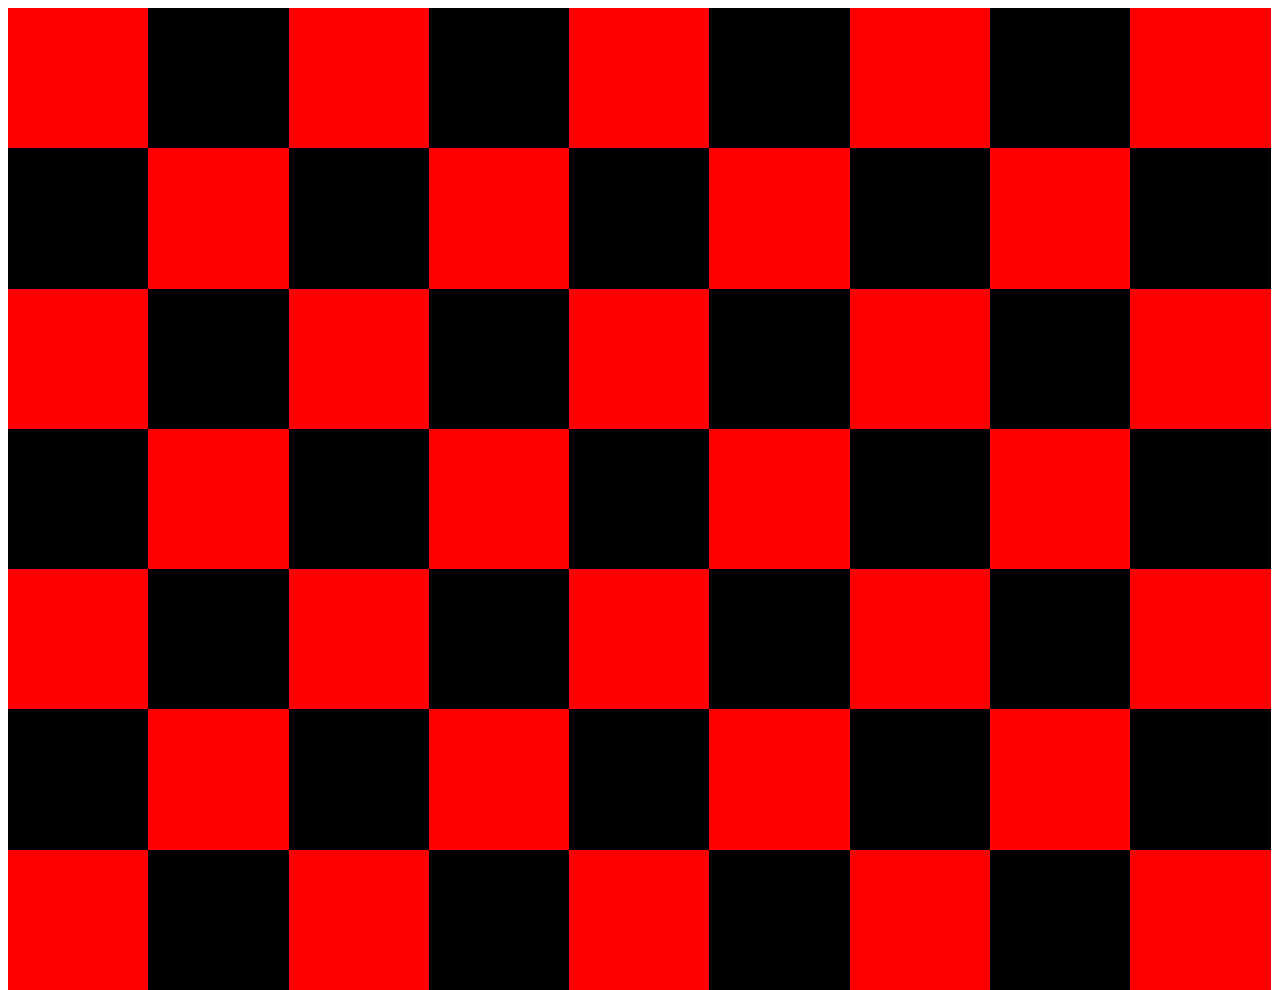
==== index.html @ 3665fd1b "Merge 5dab244d311d927cfeecf7f8f57e310d0cecd743 into a973f18af7add2dc58d5fa2ddb2bd7088b67bcb1" ====
<!DOCTYPE html>
<html>
<head>
	<title>Checkerboard</title>
</head>
<body id="body">
<!-- NO EDITING THIS HTML FILE!!! STAY AWAY!!!! -->
	<script type="text/javascript" src="script.js"></script>
</body>
</html>
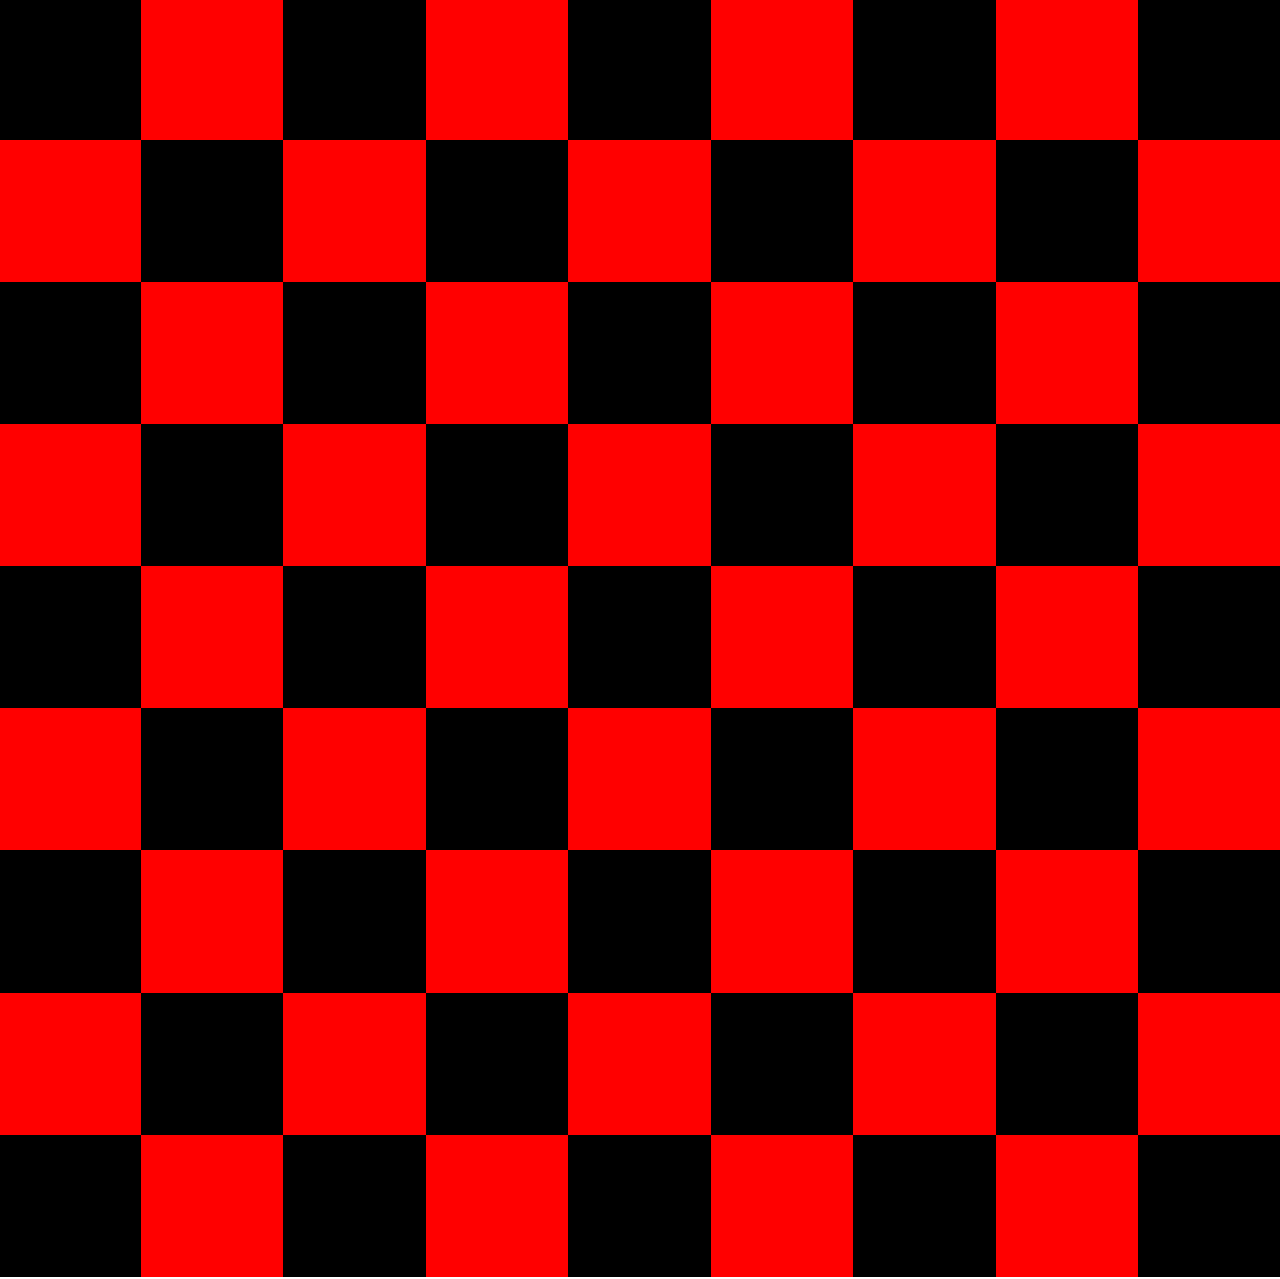
==== commit 28399170: "Merge 1e8b5b55de997b03db70ba7a4c8c2aef58b685d2 into a973f18af7add2dc58d5fa2ddb2bd7088b67bcb1" ====
--- a/index.html
+++ b/index.html
@@ -3,7 +3,7 @@
 <head>
 	<title>Checkerboard</title>
 </head>
-<body id="body">
+<body>
 <!-- NO EDITING THIS HTML FILE!!! STAY AWAY!!!! -->
 	<script type="text/javascript" src="script.js"></script>
 </body>
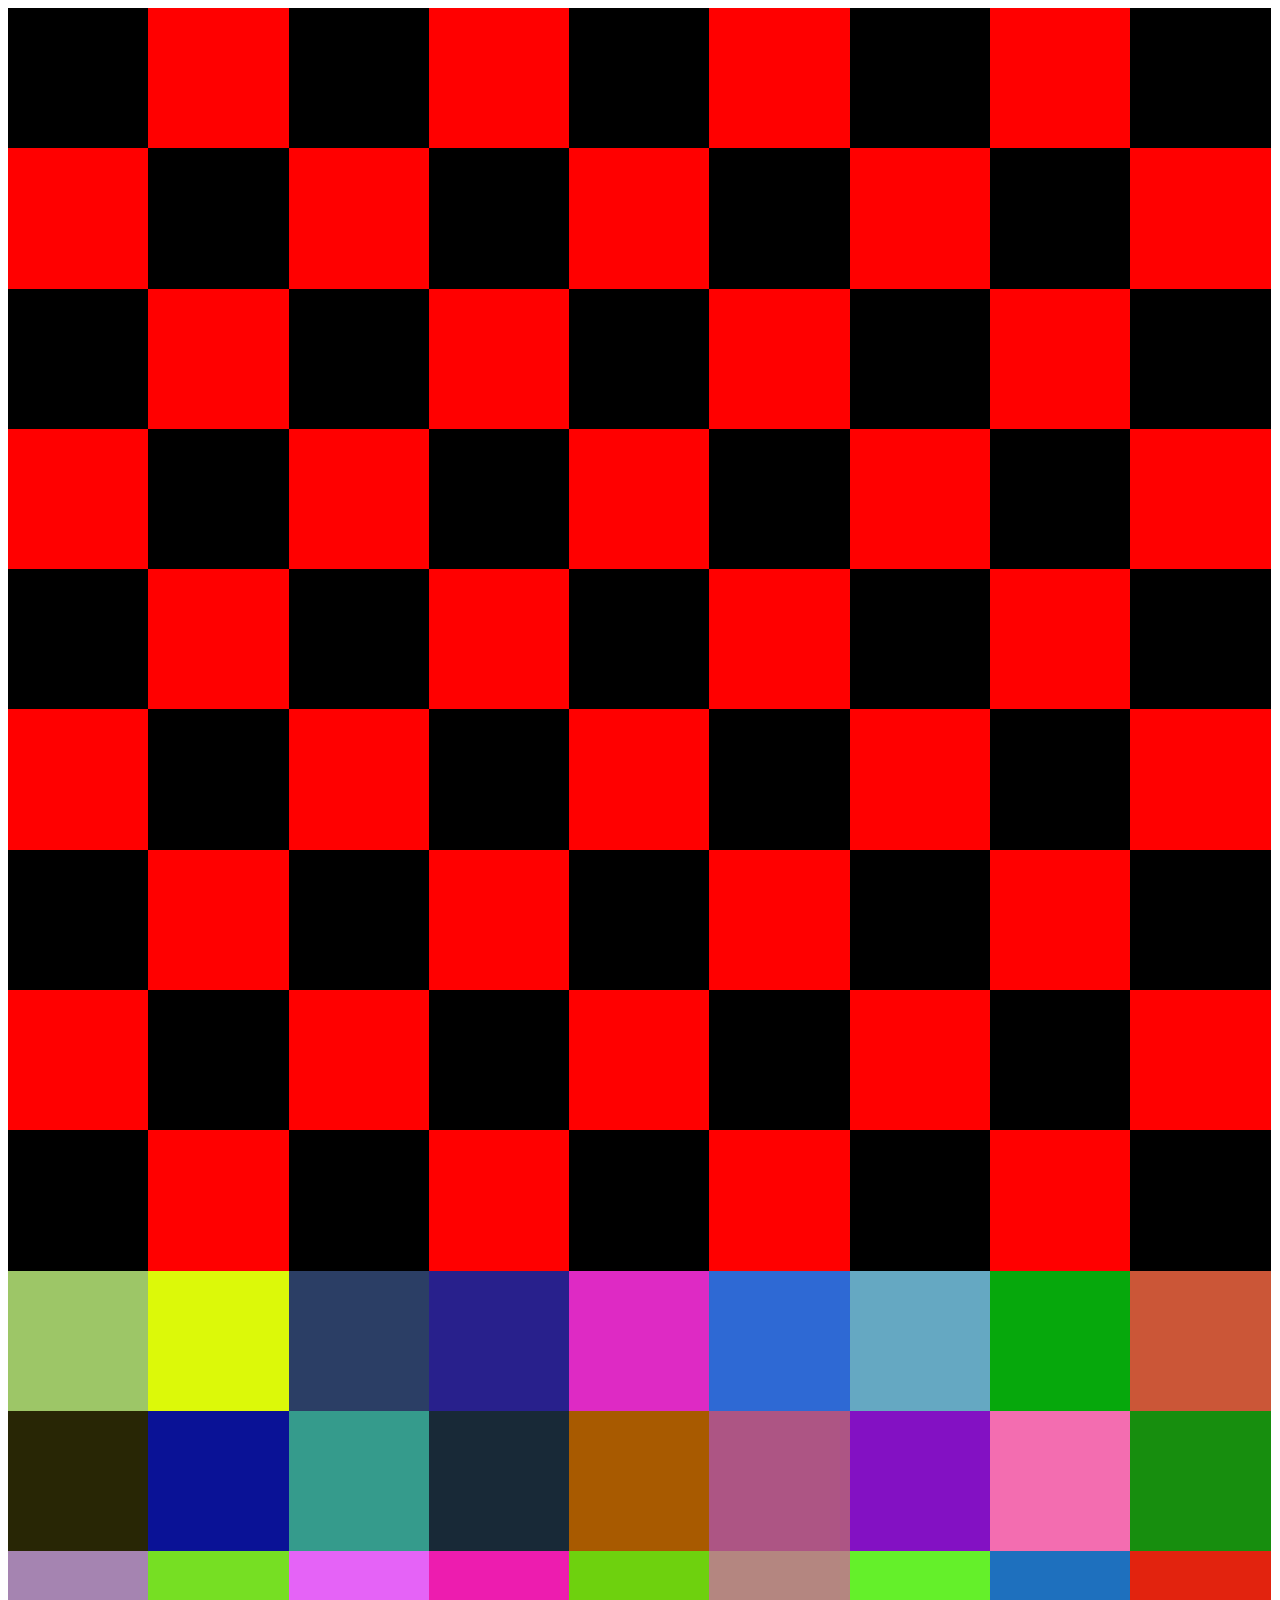
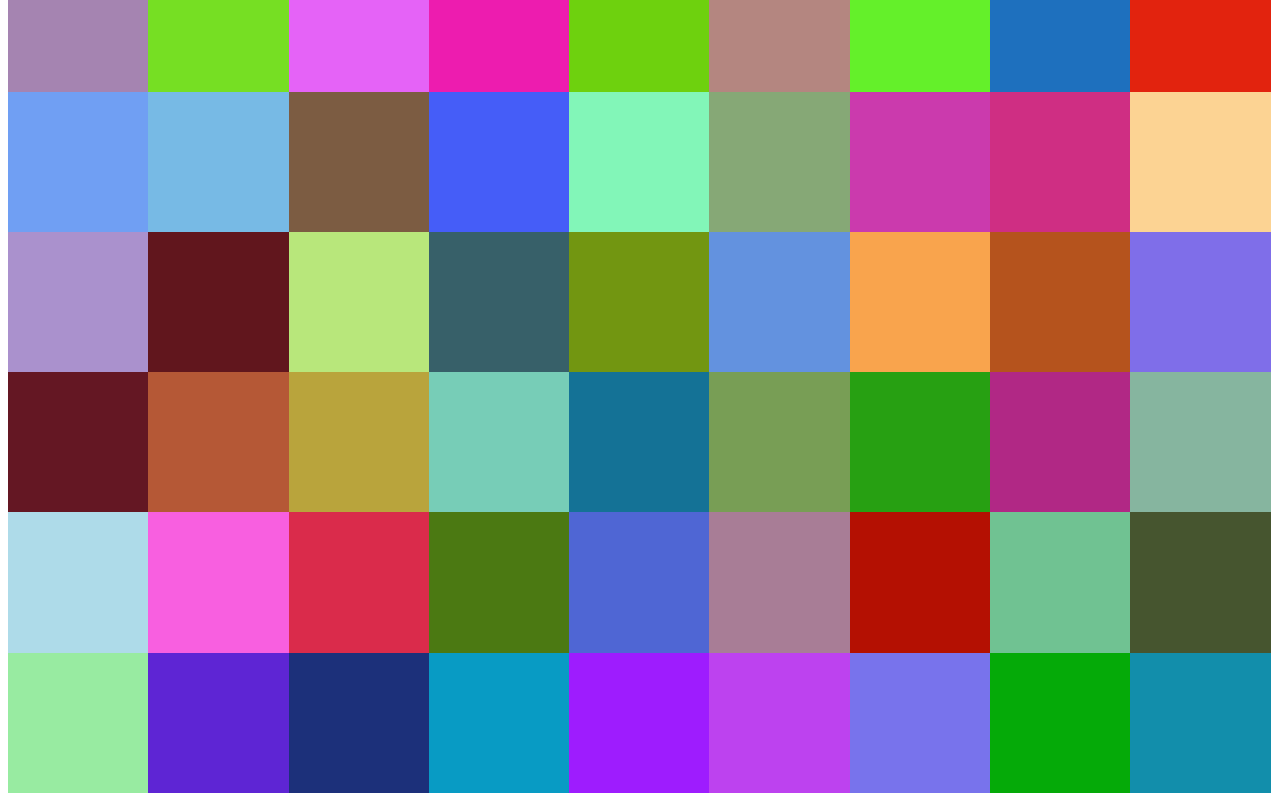
==== commit cea6fad0: "Merge d6657867d1fe7b9c14a1bc7ed564c260fd500416 into a973f18af7add2dc58d5fa2ddb2bd7088b67bcb1" ====
--- a/index.html
+++ b/index.html
@@ -6,5 +6,9 @@
 <body>
 <!-- NO EDITING THIS HTML FILE!!! STAY AWAY!!!! -->
 	<script type="text/javascript" src="script.js"></script>
+	<script type="text/javascript" src="randomcolors.js"></script>
+	<script type="text/javascript" src="flashing.js">
+
+	</script>
 </body>
 </html>
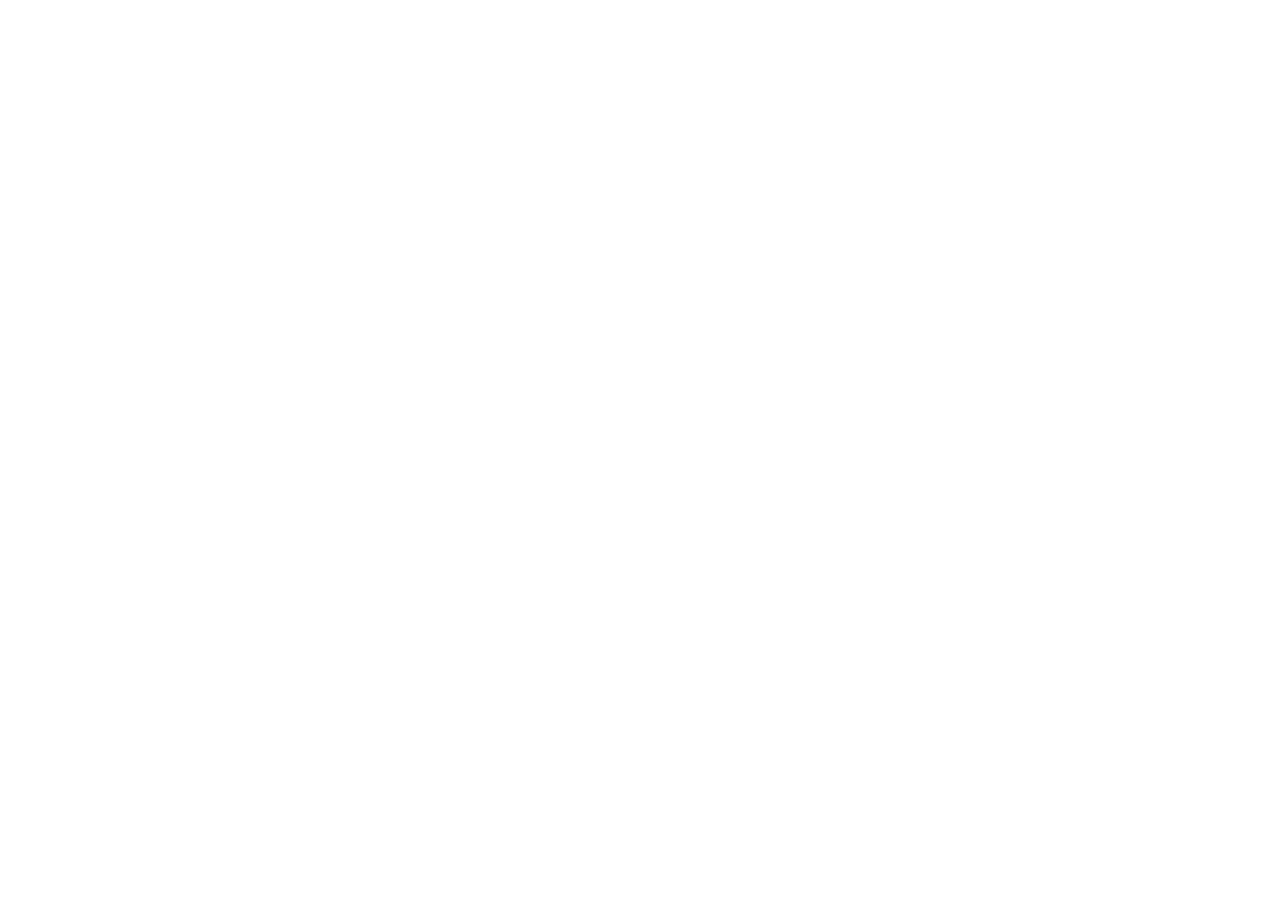
==== commit 5be67231: "Merge e1d5aeaa7e0c4239289499b12e16c01e5b86b905 into a973f18af7add2dc58d5fa2ddb2bd7088b67bcb1" ====
--- a/index.html
+++ b/index.html
@@ -5,10 +5,7 @@
 </head>
 <body>
 <!-- NO EDITING THIS HTML FILE!!! STAY AWAY!!!! -->
+	
 	<script type="text/javascript" src="script.js"></script>
-	<script type="text/javascript" src="randomcolors.js"></script>
-	<script type="text/javascript" src="flashing.js">
-
-	</script>
 </body>
 </html>
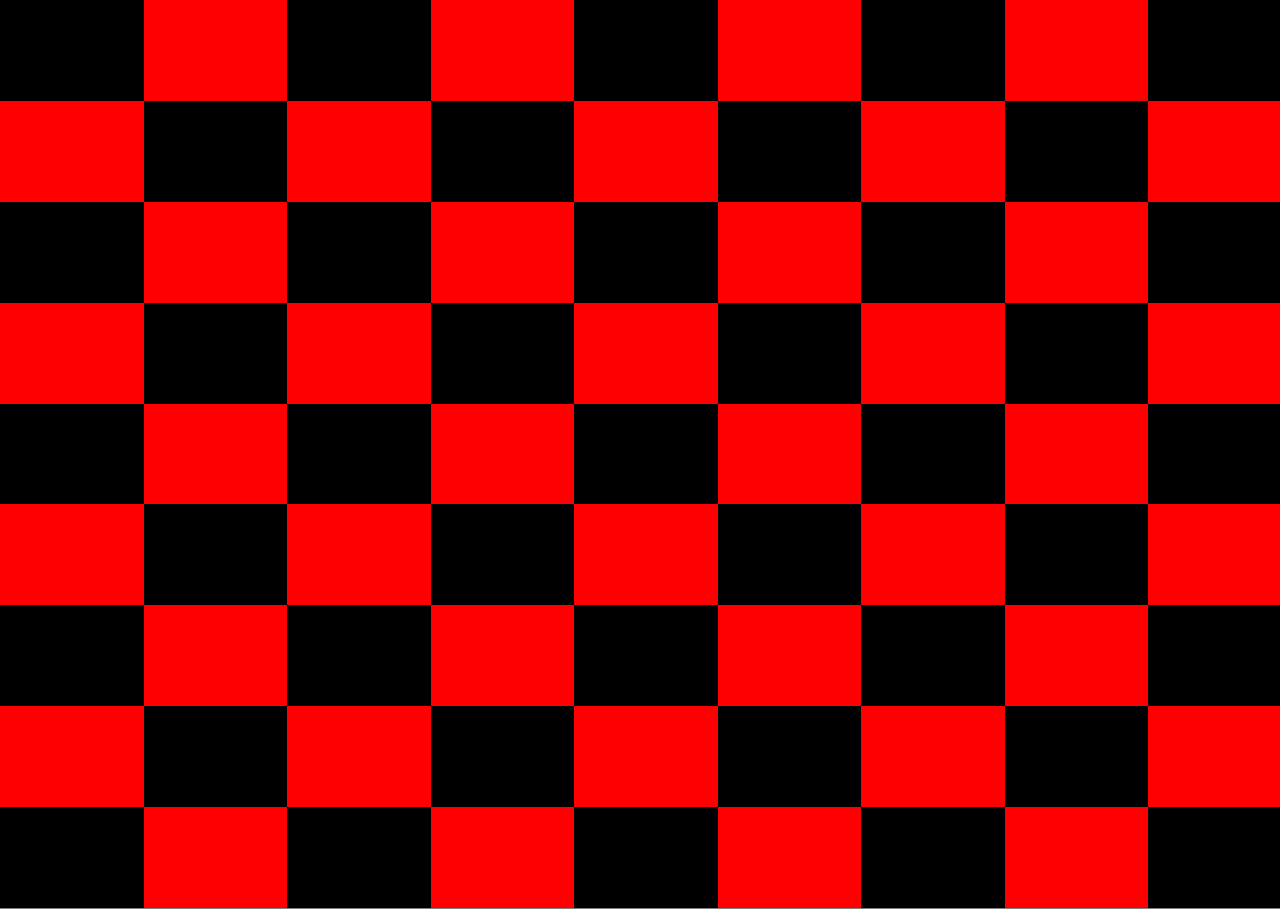
==== commit 742f7c6f: "Merge 1344e38c81a9af631ac3650e663218c5153ddc44 into a973f18af7add2dc58d5fa2ddb2bd7088b67bcb1" ====
--- a/index.html
+++ b/index.html
@@ -5,7 +5,6 @@
 </head>
 <body>
 <!-- NO EDITING THIS HTML FILE!!! STAY AWAY!!!! -->
-	
 	<script type="text/javascript" src="script.js"></script>
 </body>
 </html>
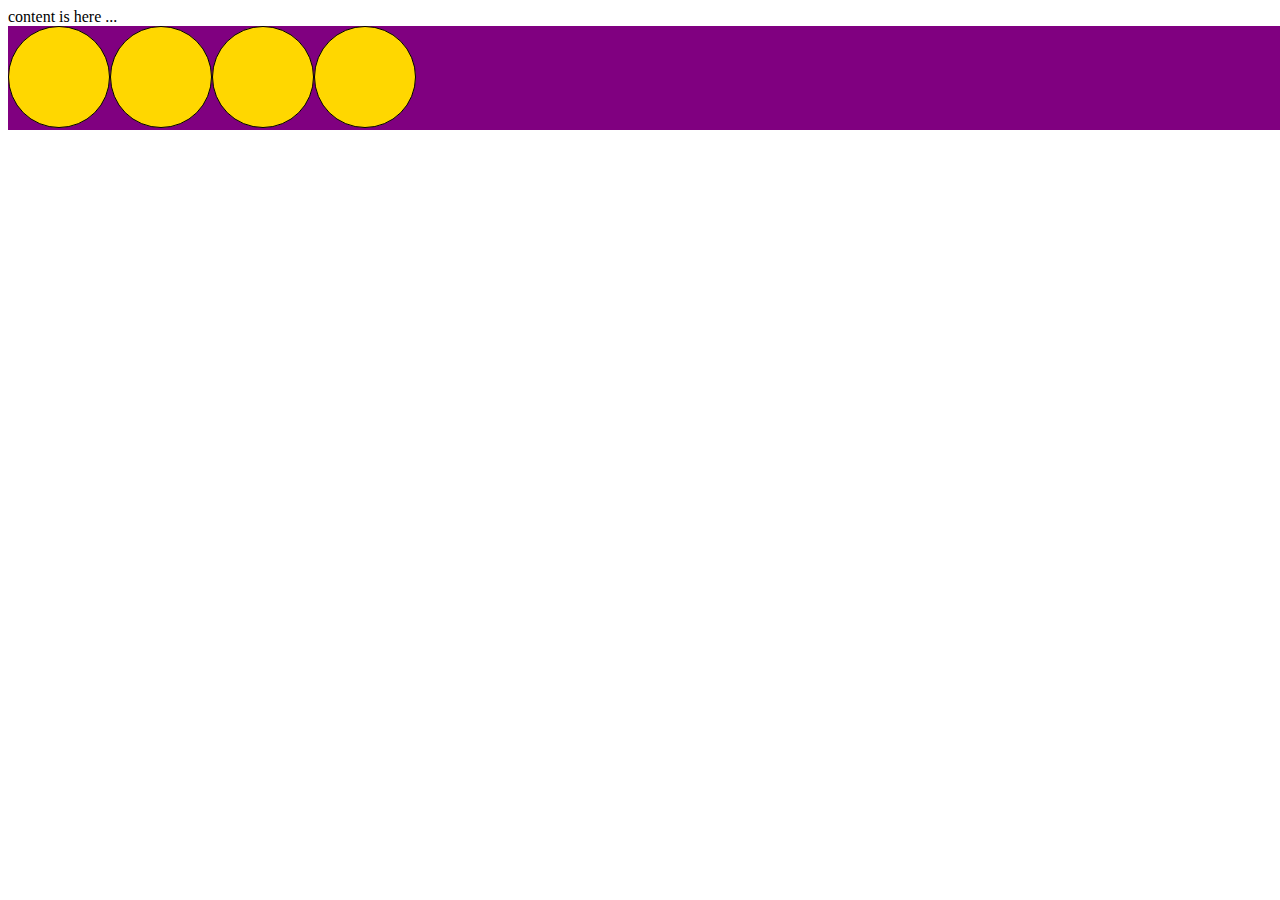
==== commit 209e3e7a: "my changes" ====
--- a/index.html
+++ b/index.html
@@ -1,10 +1,21 @@
 <!DOCTYPE html>
-<html>
+<html lang="en">
 <head>
-	<title>Checkerboard</title>
+	<meta charset="UTF-8">
+	<meta http-equiv="X-UA-Compatible" content="IE=edge">
+	<meta name="viewport" content="width=device-width, initial-scale=1.0">
+	<title>just a file</title>
+	<link rel="stylesheet" href="style.css">
 </head>
 <body>
-<!-- NO EDITING THIS HTML FILE!!! STAY AWAY!!!! -->
-	<script type="text/javascript" src="script.js"></script>
+	
+	content is here ... 
+
+	<div class="container">
+		<div class="ball"></div>
+		<div class="ball"></div>
+		<div class="ball"></div>
+		<div class="ball"></div>
+	</div>
 </body>
-</html>
+</html>--- a/style.css
+++ b/style.css
@@ -0,0 +1,14 @@
+.container{
+    width: 100vw;
+    background-color: purple;
+    height: 104px;
+}
+
+.ball{
+    background-color: gold;
+    border-radius: 50%;
+    border: 1px solid black;
+    height: 100px;
+    width: 100px;
+    float: left;
+}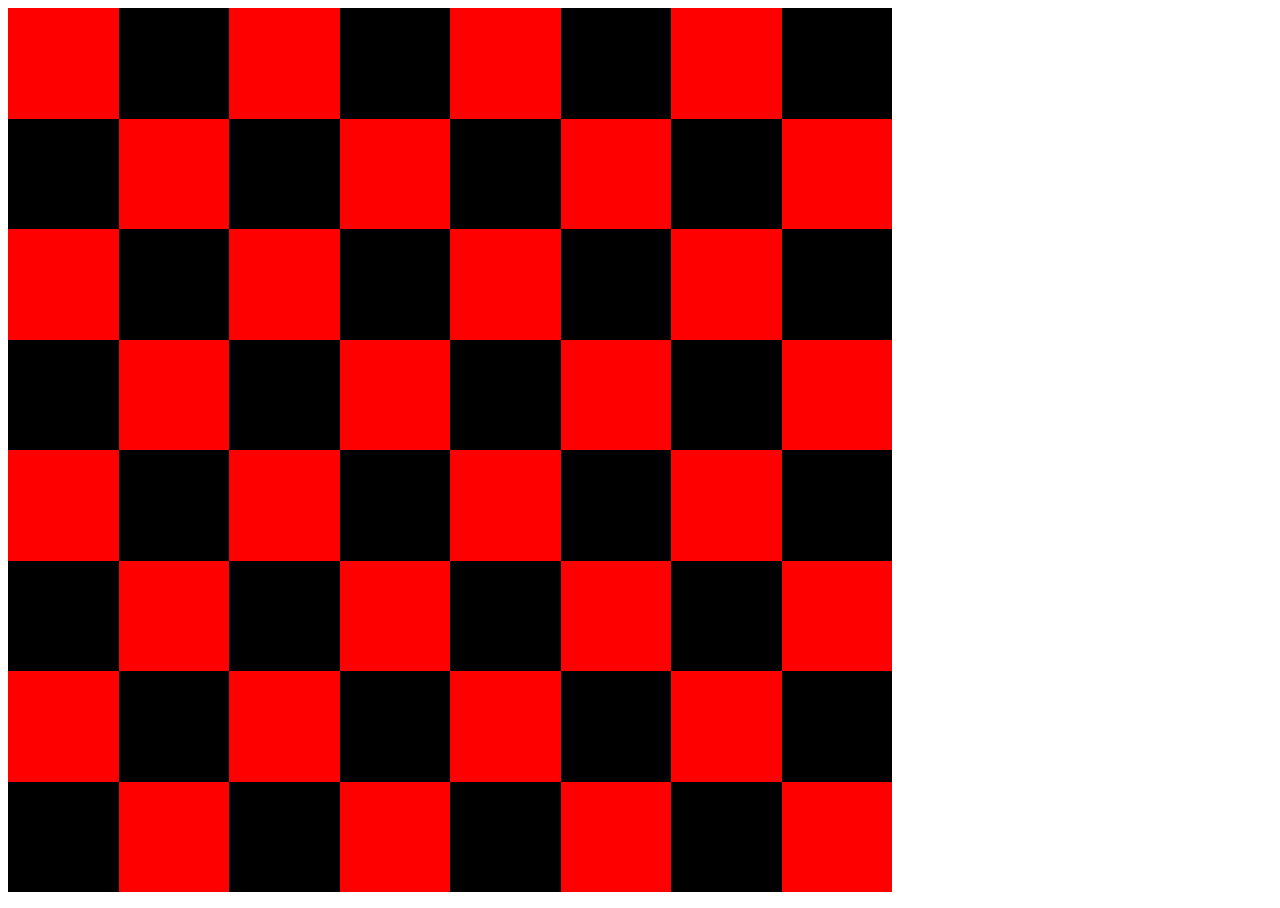
==== commit e915d029: "Final solution" ====
--- a/index.html
+++ b/index.html
@@ -1,21 +1,15 @@
 <!DOCTYPE html>
-<html lang="en">
-<head>
-	<meta charset="UTF-8">
-	<meta http-equiv="X-UA-Compatible" content="IE=edge">
-	<meta name="viewport" content="width=device-width, initial-scale=1.0">
-	<title>just a file</title>
-	<link rel="stylesheet" href="style.css">
-</head>
-<body>
-	
-	content is here ... 
-
-	<div class="container">
-		<div class="ball"></div>
-		<div class="ball"></div>
-		<div class="ball"></div>
-		<div class="ball"></div>
-	</div>
-</body>
-</html>+<html>
+  <head>
+    <title>Checkerboard</title>
+    <script defer src="script.js"></script>
+    <style>
+      html,
+      body {
+        height: 100%;
+      }
+    </style>
+    <link rel="stylesheet" href="app.css" />
+  </head>
+  <body></body>
+</html>
--- a/app.css
+++ b/app.css
@@ -0,0 +1,11 @@
+.container {
+  display: flex;
+  flex-wrap: wrap;
+  width: calc(min(100vh, 100vw) - 16px);
+  height: calc(min(100vh, 100vw) - 16px);
+}
+
+.tile {
+  width: 12.5%;
+  height: 12.5%;
+}
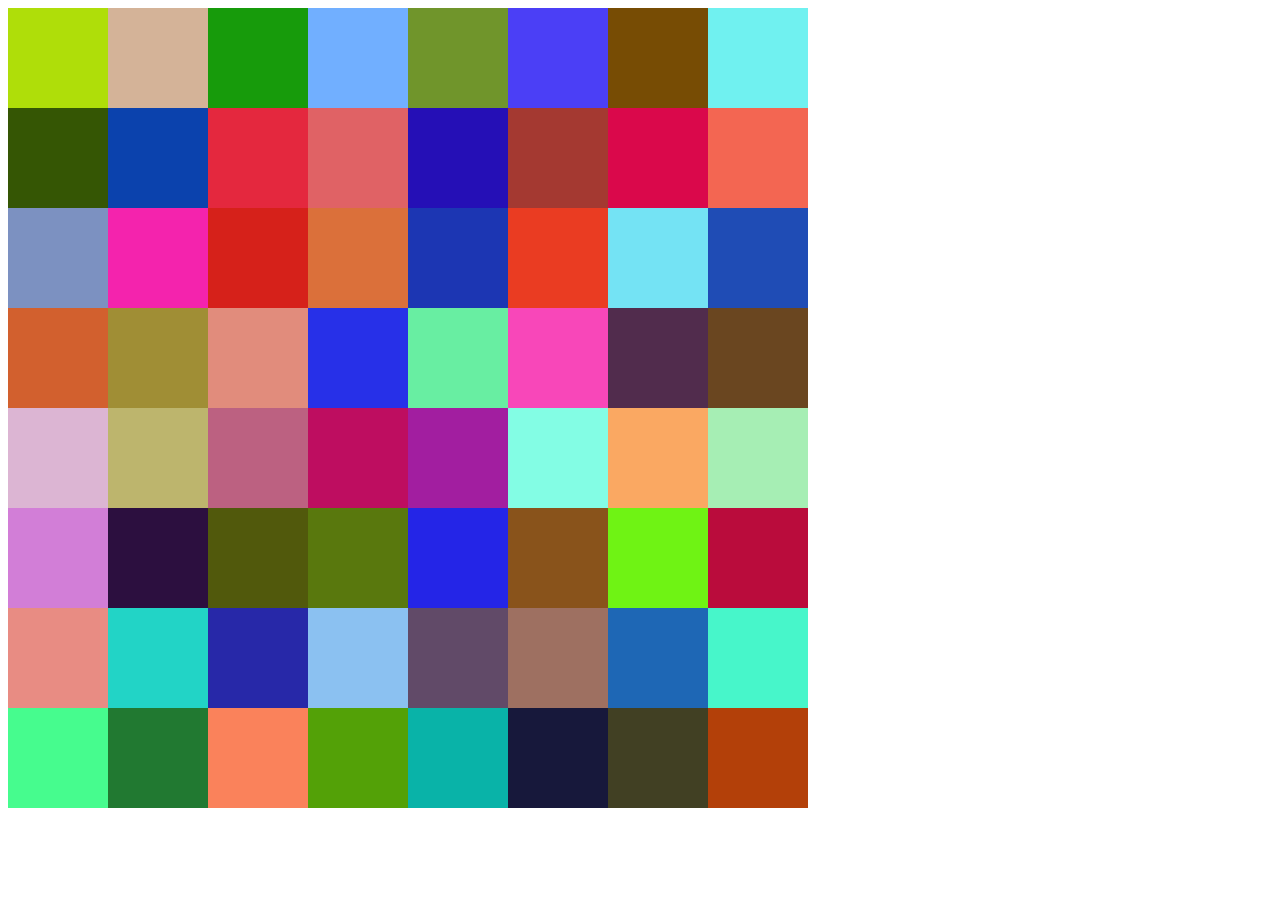
==== commit 188f11ec: "Merge f55cb45c1cc64e0fb2335f57e49d6d8cd48ea583 into ebc8f90c44f6acb26872324b5004bedc297a2576" ====
--- a/index.html
+++ b/index.html
@@ -9,7 +9,8 @@
         height: 100%;
       }
     </style>
-    <link rel="stylesheet" href="app.css" />
   </head>
-  <body></body>
+  <body>
+    <div></div>
+  </body>
 </html>
